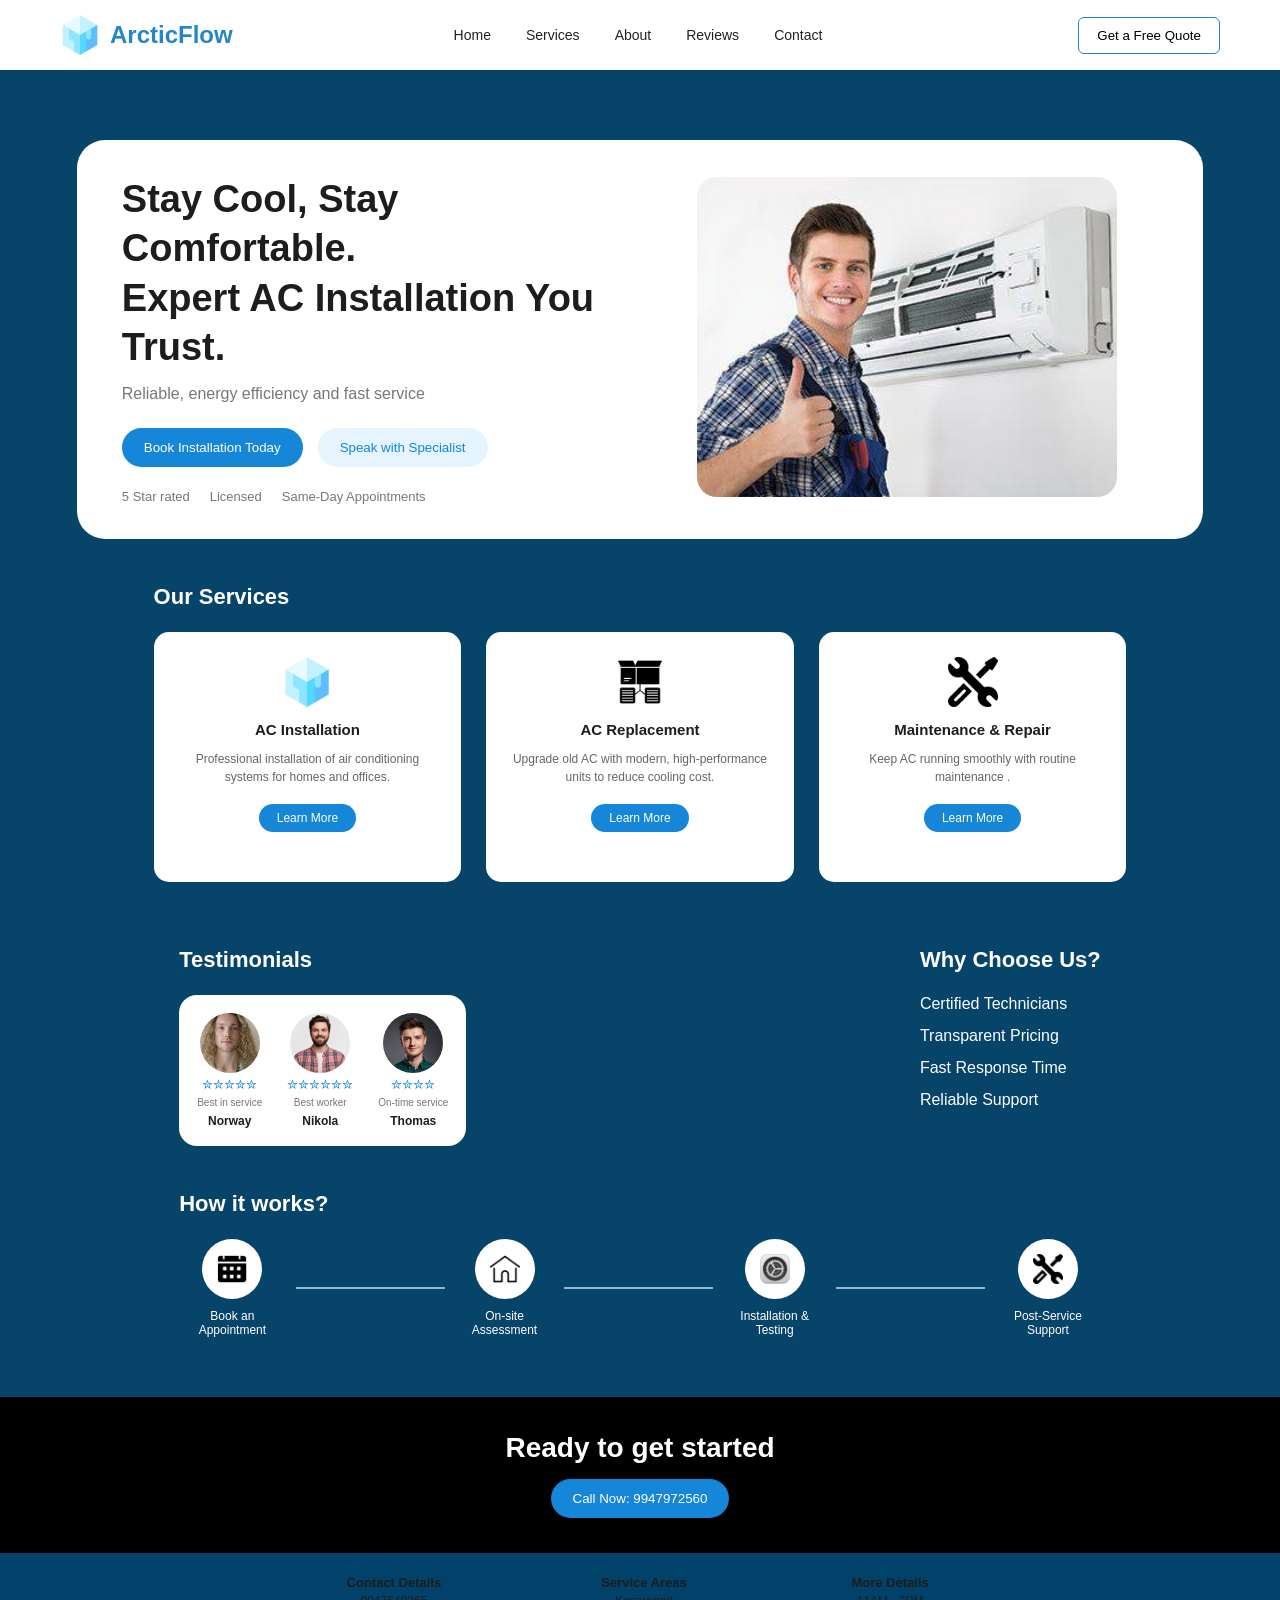
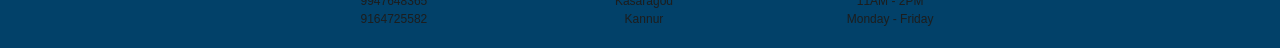
==== index.html @ 7a65a646 "Add files via upload" ====
<!DOCTYPE html>
<html lang="en">
<head>
  <meta charset="UTF-8" />
  <meta name="viewport" content="width=device-width, initial-scale=1.0" />
  <title>ArcticFlow</title>
  <link rel="stylesheet" href="style.css" />
</head>
<body>

  <!-- navbar -->
  <nav class="navbar">
    <div class="logo">
      <img src="./ice.png" alt="">
      ArcticFlow
    </div>

    <input type="checkbox" id="menu-toggle">

    <label for="menu-toggle" class="menu-btn">
      ☰
    </label>

    <ul class="nav-links">
      <li><a href="#home">Home</a></li>
      <li><a href="#Services">Services</a></li>
      <li><a href="#About">About</a></li>
      <li><a href="#Reviews">Reviews</a></li>
      <li><a href="#Contact">Contact</a></li>
      <li><button class="quote-btn mobile-quote">Get a Free Quote</button></li>
    </ul>

    <button class="quote-btn desktop-quote">Get a Free Quote</button>
  </nav>

  <section class="hero">
    <div class="hero-text">
      <h1>Stay Cool, Stay Comfortable.<br>Expert AC Installation You Trust.</h1>
      <p>Reliable, energy efficiency and fast service</p>

      <div class="hero-buttons">
        <button>Book Installation Today</button>
        <button class="light-btn">Speak with Specialist</button>
      </div>

      <div class="features">
        <span>5 Star rated</span>
        <span>Licensed </span>
        <span>Same-Day Appointments</span>
      </div>
    </div>

    <div class="hero-img">
      <img src="./ac.jpg" alt="AC technician">
    </div>
  </section>

  <section class="services">
    <h2>Our Services</h2>

    <div class="cards">
      <div class="card">
        <div class="icon">
          <img src="./ice.png" alt="">
        </div>
        <h3>AC Installation</h3>
        <p>Professional installation of  air conditioning systems for homes and offices.</p>
        <button>Learn More</button>
      </div>

      <div class="card">
        <div class="icon">
          <img src="./package.png" alt="">
        </div>
        <h3>AC Replacement</h3>
        <p>Upgrade  old AC with modern, high-performance units to reduce cooling cost.</p>
        <button>Learn More</button>
      </div>

      <div class="card">
        <div class="icon">
          <img src="./tools.png" alt="">
        </div>
        <h3>Maintenance & Repair</h3>
        <p>Keep  AC running smoothly with routine maintenance .</p>
        <button>Learn More</button>
      </div>
    </div>
  </section>

  <section class="middle">
    <div class="testimonials">
      <h2>Testimonials</h2>

      <div class="review-box">
        <div class="review">
          <img src="./human face1.jpg" alt="">
          <p>✮✮✮✮✮</p>
          <small>Best in service</small>
          <h4>Norway</h4>
        </div>

        <div class="review">
          <img src="./human face 2.jpg" alt="">
          <p>✮✮✮✮✮✮</p>
          <small>Best worker</small>
          <h4>Nikola</h4>
        </div>

        <div class="review">
          <img src="./guman face 3.jpg" alt="">
          <p>✮✮✮✮</p>
          <small>On-time service</small>
          <h4>Thomas</h4>
        </div>
      </div>
    </div>

    <div class="choose">
      <h2>Why Choose Us?</h2>
      <p>Certified Technicians</p>
      <p>Transparent Pricing</p>
      <p>Fast Response Time</p>
      <p>Reliable Support</p>
    </div>
  </section>

  <section class="process">
    <h2>How it works?</h2>

    <div class="steps">
      <div class="step">
        <div class="circle"><img src="./calendar.png" alt=""></div>
        <p>Book an Appointment</p>
      </div>

      <div class="line"></div>

      <div class="step">
        <div class="circle"><img src="./home.png" alt=""></div>
        <p>On-site Assessment</p>
      </div>

      <div class="line"></div>

      <div class="step">
        <div class="circle"><img src="./settings.png" alt=""></div>
        <p>Installation & Testing</p>
      </div>

      <div class="line"></div>

      <div class="step">
        <div class="circle"><img src="./tools.png" alt=""></div>
        <p>Post-Service Support</p>
      </div>
    </div>
  </section>

  <section class="cta">
    <h2>Ready to get started</h2>
    <button>Call Now: 9947972560</button>
  </section>

  <footer>
    <div>
      <h4>Contact Details</h4>
      <p>9947648365</p>
      <p>9164725582</p>
    </div>

    <div>
      <h4>Service Areas</h4>
      <p>Kasaragod</p>
      <p>Kannur</p>
    </div>

    <div>
      <h4>More Details</h4>
      <p>11AM - 2PM</p>
      <p>Monday - Friday</p>
    </div>
  </footer>

</body>
</html>
---- style.css ----
* {
  margin: 0;
  padding: 0;
  box-sizing: border-box;
  font-family: Arial, sans-serif;
}

body {
  background: #07446a;
  color: #1d1d1d;
}

/* Navbar */
.navbar {
  background: white;
  min-height: 70px;
  padding: 15px 60px;
  display: flex;
  align-items: center;
  justify-content: space-between;
  position: relative;
}

.logo {
  color: #2386c7;
  font-size: 24px;
  font-weight: bold;
  display: flex;
  align-items: center;
  gap: 10px;
}

.logo img {
  width: 40px;
  height: 40px;
  object-fit: contain;
}

.nav-links {
  list-style: none;
  display: flex;
  gap: 35px;
  align-items: center;
}

.nav-links a {
  text-decoration: none;
  color: #222;
  font-size: 14px;
}

.nav-links a:hover {
  color: #2386c7;
}

.quote-btn {
  background: white;
  border: 1px solid #2386c7;
  padding: 10px 18px;
  border-radius: 6px;
  cursor: pointer;
}

.mobile-quote {
  display: none;
}

#menu-toggle {
  display: none;
}

.menu-btn {
  display: none;
  font-size: 30px;
  color: #2386c7;
  cursor: pointer;
}

/* Hero */
.hero {
  width: 88%;
  margin: 70px auto 45px;
  background: white;
  border-radius: 28px;
  padding: 35px 45px;
  display: flex;
  align-items: center;
  justify-content: space-between;
  gap: 30px;
}

.hero-text {
  flex: 1;
}

.hero-text h1 {
  font-size: 38px;
  line-height: 1.3;
  margin-bottom: 12px;
}

.hero-text p {
  color: #777;
  font-size: 16px;
  margin-bottom: 25px;
}

.hero-buttons {
  display: flex;
  gap: 15px;
  margin-bottom: 22px;
  flex-wrap: wrap;
}

.hero-buttons button,
.card button,
.cta button {
  background: #1686d9;
  color: white;
  border: none;
  padding: 12px 22px;
  border-radius: 20px;
  cursor: pointer;
}

.light-btn {
  background: #e5f4ff !important;
  color: #1686d9 !important;
}

.features {
  display: flex;
  gap: 20px;
  color: #777;
  font-size: 13px;
  flex-wrap: wrap;
}

.hero-img {
  flex: 1;
  text-align: center;
}

.hero-img img {
  width: 100%;
  max-width: 420px;
  height: 320px;
  object-fit: cover;
  border-radius: 20px;
}

/* Services */
.services {
  width: 76%;
  margin: auto;
}

.services h2,
.middle h2,
.process h2 {
  font-size: 22px;
  margin-bottom: 22px;
  color: white;
}

.cards {
  display: flex;
  justify-content: space-between;
  gap: 25px;
}

.card {
  background: white;
  border-radius: 15px;
  width: 100%;
  min-height: 250px;
  padding: 25px 22px;
  text-align: center;
}

.icon img {
  width: 50px;
  height: 50px;
  object-fit: contain;
  margin-bottom: 10px;
}

.card h3 {
  font-size: 15px;
  margin-bottom: 12px;
}

.card p {
  font-size: 12px;
  color: #666;
  margin-bottom: 18px;
  line-height: 1.5;
}

.card button {
  padding: 7px 18px;
  font-size: 12px;
}

/* Middle */
.middle {
  width: 72%;
  margin: 65px auto 45px;
  display: flex;
  justify-content: space-between;
  gap: 70px;
}

.review-box {
  background: white;
  border-radius: 18px;
  padding: 18px;
  display: flex;
  gap: 25px;
  text-align: center;
}

.review img {
  width: 60px;
  height: 60px;
  border-radius: 50%;
  object-fit: cover;
}

.review p {
  color: #1686d9;
  font-size: 13px;
}

.review small {
  color: #777;
  font-size: 10px;
}

.review h4 {
  font-size: 12px;
  margin-top: 4px;
}

.choose {
  color: white;
}

.choose p {
  margin-bottom: 14px;
}

/* Process */
.process {
  width: 72%;
  margin: 40px auto 60px;
}

.steps {
  display: flex;
  align-items: center;
  justify-content: center;
}

.step {
  text-align: center;
  color: white;
}

.circle {
  background: white;
  width: 60px;
  height: 60px;
  margin: auto;
  border-radius: 50%;
  display: flex;
  align-items: center;
  justify-content: center;
}

.circle img {
  width: 30px;
  height: 30px;
  object-fit: contain;
}

.step p {
  margin-top: 10px;
  font-size: 12px;
}

.line {
  height: 2px;
  background: #8eb7d0;
  width: 160px;
  margin: 0 10px;
}

/* CTA */
.cta {
  background: #000000;
  color: white;
  text-align: center;
  padding: 35px 15px;
}

.cta h2 {
  font-size: 28px;
  margin-bottom: 15px;
}

/* Footer */
footer {
  display: flex;
  justify-content: center;
  gap: 160px;
  text-align: center;
  padding: 22px 20px;
  background: #024169;
}

footer h4 {
  font-size: 13px;
}

footer p {
  font-size: 12px;
  margin-top: 4px;
}

/* Tablet */
@media (max-width: 992px) {
  .navbar {
    padding: 15px 25px;
  }

  .nav-links {
    gap: 18px;
  }

  .hero {
    flex-direction: column;
    text-align: center;
  }

  .features,
  .hero-buttons {
    justify-content: center;
  }

  .cards,
  .middle {
    flex-direction: column;
  }

  .services,
  .middle,
  .process {
    width: 90%;
  }

  footer {
    gap: 50px;
  }
}

/* Mobile */
@media (max-width: 600px) {
  .navbar {
    padding: 15px 20px;
  }

  .menu-btn {
    display: block;
  }

  .desktop-quote {
    display: none;
  }

  .nav-links {
    position: absolute;
    top: 70px;
    left: 0;
    width: 100%;
    background: white;
    flex-direction: column;
    gap: 0;
    display: none;
    padding: 15px 0;
    box-shadow: 0 8px 15px rgba(0, 0, 0, 0.12);
    z-index: 10;
  }

  .nav-links li {
    width: 100%;
    text-align: center;
  }

  .nav-links a {
    display: block;
    padding: 13px 0;
    font-size: 15px;
  }

  .mobile-quote {
    display: inline-block;
    margin-top: 10px;
  }

  #menu-toggle:checked ~ .nav-links {
    display: flex;
  }

  .hero {
    width: 95%;
    padding: 25px 18px;
    margin-top: 35px;
  }

  .hero-text h1 {
    font-size: 28px;
  }

  .hero-img img {
    width: 100%;
    max-width: 320px;
    height: auto;
  }

  .review-box {
    flex-direction: column;
  }

  .steps {
    flex-direction: column;
    gap: 20px;
  }

  .line {
    width: 2px;
    height: 40px;
  }

  footer {
    flex-direction: column;
    gap: 20px;
  }
}
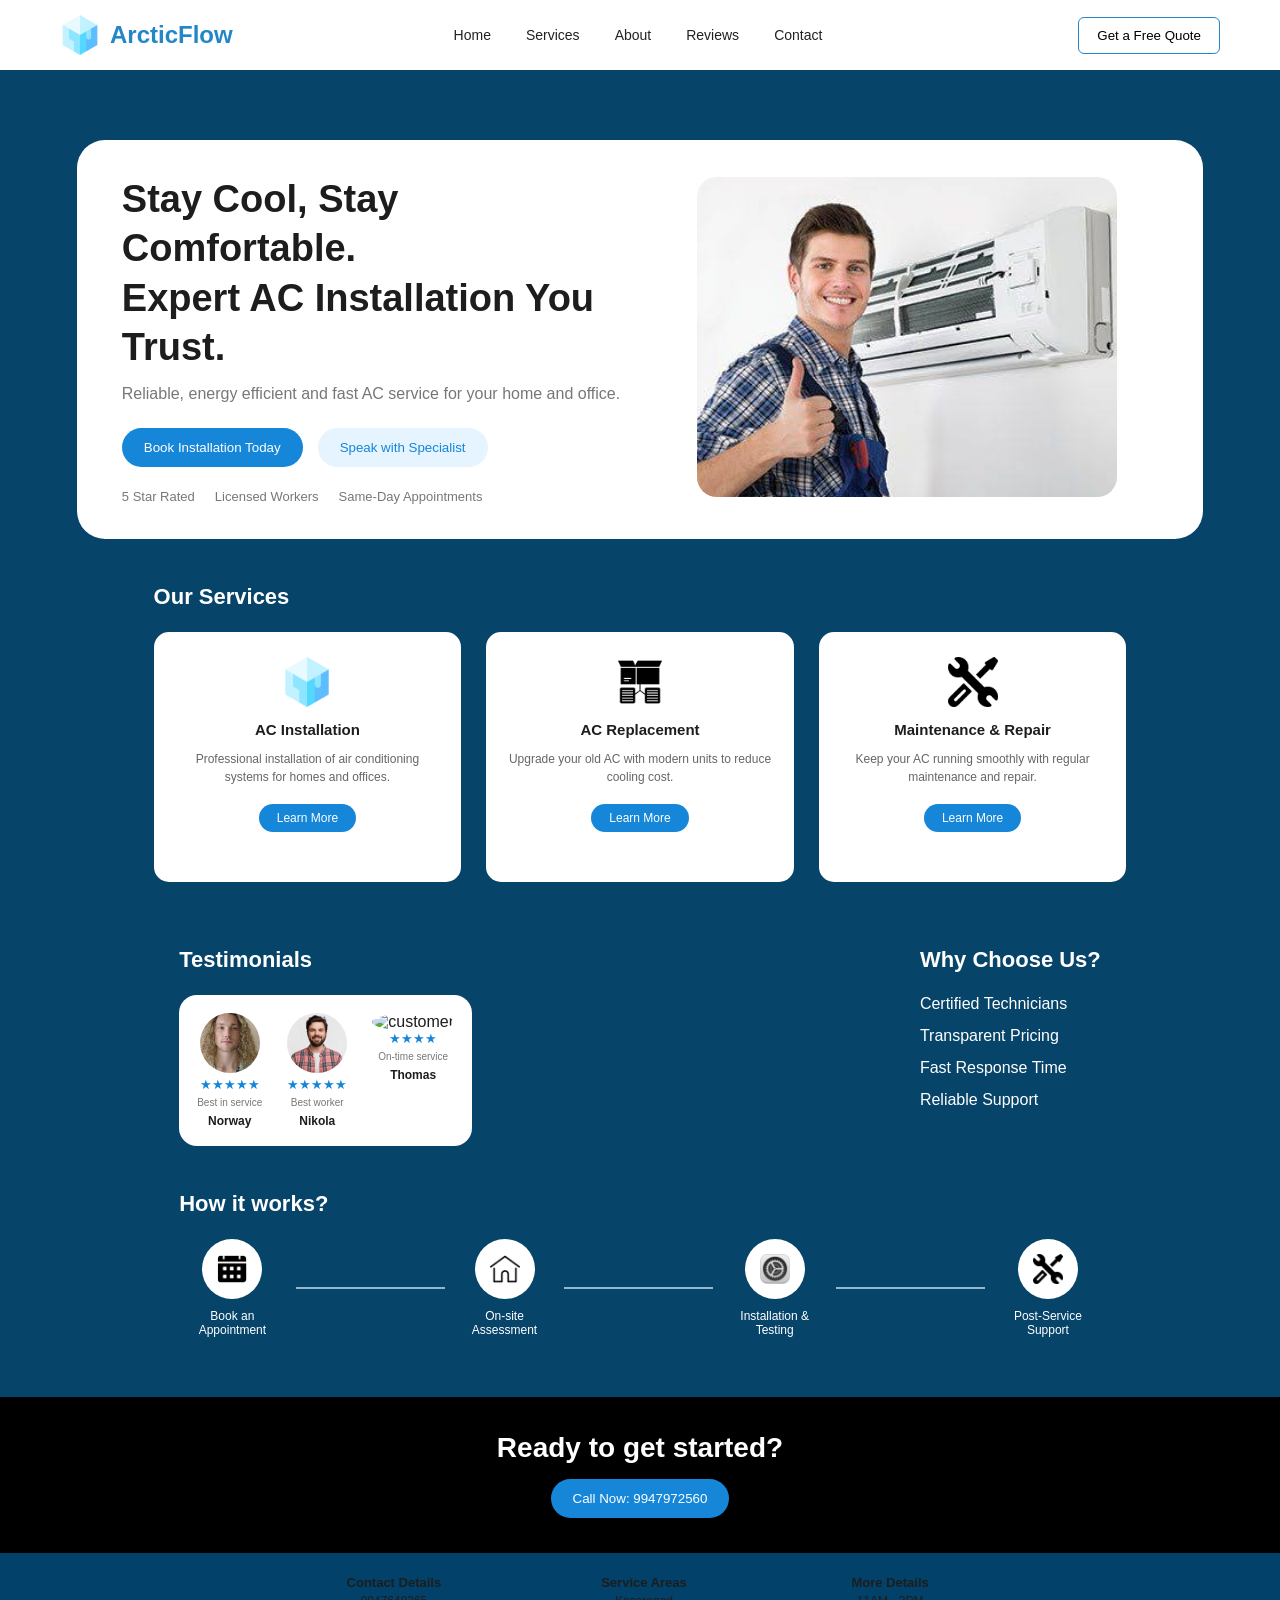
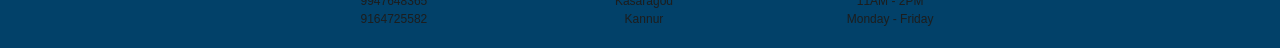
==== commit 9c7e1516: "Add files via upload" ====
--- a/index.html
+++ b/index.html
@@ -1,167 +1,180 @@
 <!DOCTYPE html>
 <html lang="en">
 <head>
-  <meta charset="UTF-8" />
-  <meta name="viewport" content="width=device-width, initial-scale=1.0" />
+  <meta charset="UTF-8">
+  <meta name="viewport" content="width=device-width, initial-scale=1.0">
   <title>ArcticFlow</title>
-  <link rel="stylesheet" href="style.css" />
+  <link rel="stylesheet" href="style.css">
 </head>
 <body>
 
   <!-- navbar -->
-  <nav class="navbar">
+  <nav class="navbar" id="home">
+
     <div class="logo">
-      <img src="./ice.png" alt="">
-      ArcticFlow
+      <img src="./ice.png" alt="logo">
+      <span>ArcticFlow</span>
     </div>
 
     <input type="checkbox" id="menu-toggle">
 
-    <label for="menu-toggle" class="menu-btn">
-      ☰
-    </label>
+    <label for="menu-toggle" class="menu-btn">☰</label>
 
     <ul class="nav-links">
       <li><a href="#home">Home</a></li>
-      <li><a href="#Services">Services</a></li>
-      <li><a href="#About">About</a></li>
-      <li><a href="#Reviews">Reviews</a></li>
-      <li><a href="#Contact">Contact</a></li>
+      <li><a href="#services">Services</a></li>
+      <li><a href="#about">About</a></li>
+      <li><a href="#reviews">Reviews</a></li>
+      <li><a href="#contact">Contact</a></li>
       <li><button class="quote-btn mobile-quote">Get a Free Quote</button></li>
     </ul>
 
     <button class="quote-btn desktop-quote">Get a Free Quote</button>
   </nav>
 
-  <section class="hero">
-    <div class="hero-text">
-      <h1>Stay Cool, Stay Comfortable.<br>Expert AC Installation You Trust.</h1>
-      <p>Reliable, energy efficiency and fast service</p>
+               <!-- hero section -->
+                          <section class="hero">
+                           <div class="hero-text">
+                           <h1>Stay Cool, Stay Comfortable.<br>Expert AC Installation You Trust.</h1>
+                           <p>Reliable, energy efficient and fast AC service for your home and office.</p>
 
       <div class="hero-buttons">
         <button>Book Installation Today</button>
         <button class="light-btn">Speak with Specialist</button>
       </div>
 
-      <div class="features">
-        <span>5 Star rated</span>
-        <span>Licensed </span>
-        <span>Same-Day Appointments</span>
-      </div>
-    </div>
+               <div class="features">
+             <span>5 Star Rated</span>
+             <span>Licensed Workers</span>
+             <span>Same-Day Appointments</span>
+               </div>
+             </div>
 
     <div class="hero-img">
       <img src="./ac.jpg" alt="AC technician">
     </div>
   </section>
 
-  <section class="services">
+  <!-- services -->
+  <section class="services" id="services">
     <h2>Our Services</h2>
 
     <div class="cards">
       <div class="card">
         <div class="icon">
-          <img src="./ice.png" alt="">
+          <img src="./ice.png" alt="AC icon">
         </div>
         <h3>AC Installation</h3>
-        <p>Professional installation of  air conditioning systems for homes and offices.</p>
+        <p>Professional installation of air conditioning systems for homes and offices.</p>
         <button>Learn More</button>
       </div>
 
       <div class="card">
         <div class="icon">
-          <img src="./package.png" alt="">
+          <img src="./package.png" alt="package icon">
         </div>
         <h3>AC Replacement</h3>
-        <p>Upgrade  old AC with modern, high-performance units to reduce cooling cost.</p>
+        <p>Upgrade your old AC with modern units to reduce cooling cost.</p>
         <button>Learn More</button>
       </div>
 
       <div class="card">
         <div class="icon">
-          <img src="./tools.png" alt="">
+          <img src="./tools.png" alt="tools icon">
         </div>
         <h3>Maintenance & Repair</h3>
-        <p>Keep  AC running smoothly with routine maintenance .</p>
+        <p>Keep your AC running smoothly with regular maintenance and repair.</p>
         <button>Learn More</button>
       </div>
     </div>
   </section>
 
-  <section class="middle">
-    <div class="testimonials">
+  <!-- about and reviews -->
+  <section class="middle" id="about">
+    <div class="testimonials" id="reviews">
       <h2>Testimonials</h2>
 
       <div class="review-box">
         <div class="review">
-          <img src="./human face1.jpg" alt="">
-          <p>✮✮✮✮✮</p>
+          <img src="./human face1.jpg" alt="customer">
+          <p>★★★★★</p>
           <small>Best in service</small>
           <h4>Norway</h4>
         </div>
 
         <div class="review">
-          <img src="./human face 2.jpg" alt="">
-          <p>✮✮✮✮✮✮</p>
+          <img src="./human face 2.jpg" alt="customer">
+          <p>★★★★★</p>
           <small>Best worker</small>
           <h4>Nikola</h4>
         </div>
 
         <div class="review">
-          <img src="./guman face 3.jpg" alt="">
-          <p>✮✮✮✮</p>
+          <img src="./human face 3.jpg" alt="customer">
+          <p>★★★★</p>
           <small>On-time service</small>
           <h4>Thomas</h4>
         </div>
       </div>
     </div>
 
-    <div class="choose">
-      <h2>Why Choose Us?</h2>
-      <p>Certified Technicians</p>
-      <p>Transparent Pricing</p>
-      <p>Fast Response Time</p>
-      <p>Reliable Support</p>
-    </div>
-  </section>
+                    <div class="choose">
+                       <h2>Why Choose Us?</h2>
+                            <p>Certified Technicians</p>
+                              <p>Transparent Pricing</p>
+                               <p>Fast Response Time</p>
+                                   <p>Reliable Support</p>
+                                      </div>
+   </section>
 
+  <!-- process -->
   <section class="process">
     <h2>How it works?</h2>
 
     <div class="steps">
       <div class="step">
-        <div class="circle"><img src="./calendar.png" alt=""></div>
+        <div class="circle">
+          <img src="./calendar.png" alt="calendar">
+        </div>
         <p>Book an Appointment</p>
       </div>
 
       <div class="line"></div>
 
       <div class="step">
-        <div class="circle"><img src="./home.png" alt=""></div>
+        <div class="circle">
+          <img src="./home.png" alt="home">
+        </div>
         <p>On-site Assessment</p>
       </div>
 
       <div class="line"></div>
 
       <div class="step">
-        <div class="circle"><img src="./settings.png" alt=""></div>
+        <div class="circle">
+          <img src="./settings.png" alt="settings">
+        </div>
         <p>Installation & Testing</p>
       </div>
 
       <div class="line"></div>
 
       <div class="step">
-        <div class="circle"><img src="./tools.png" alt=""></div>
+        <div class="circle">
+          <img src="./tools.png" alt="tools">
+        </div>
         <p>Post-Service Support</p>
       </div>
     </div>
   </section>
 
-  <section class="cta">
-    <h2>Ready to get started</h2>
+  <!-- call to action -->
+  <section class="cta" id="contact">
+    <h2>Ready to get started?</h2>
     <button>Call Now: 9947972560</button>
   </section>
 
+  <!-- footer -->
   <footer>
     <div>
       <h4>Contact Details</h4>
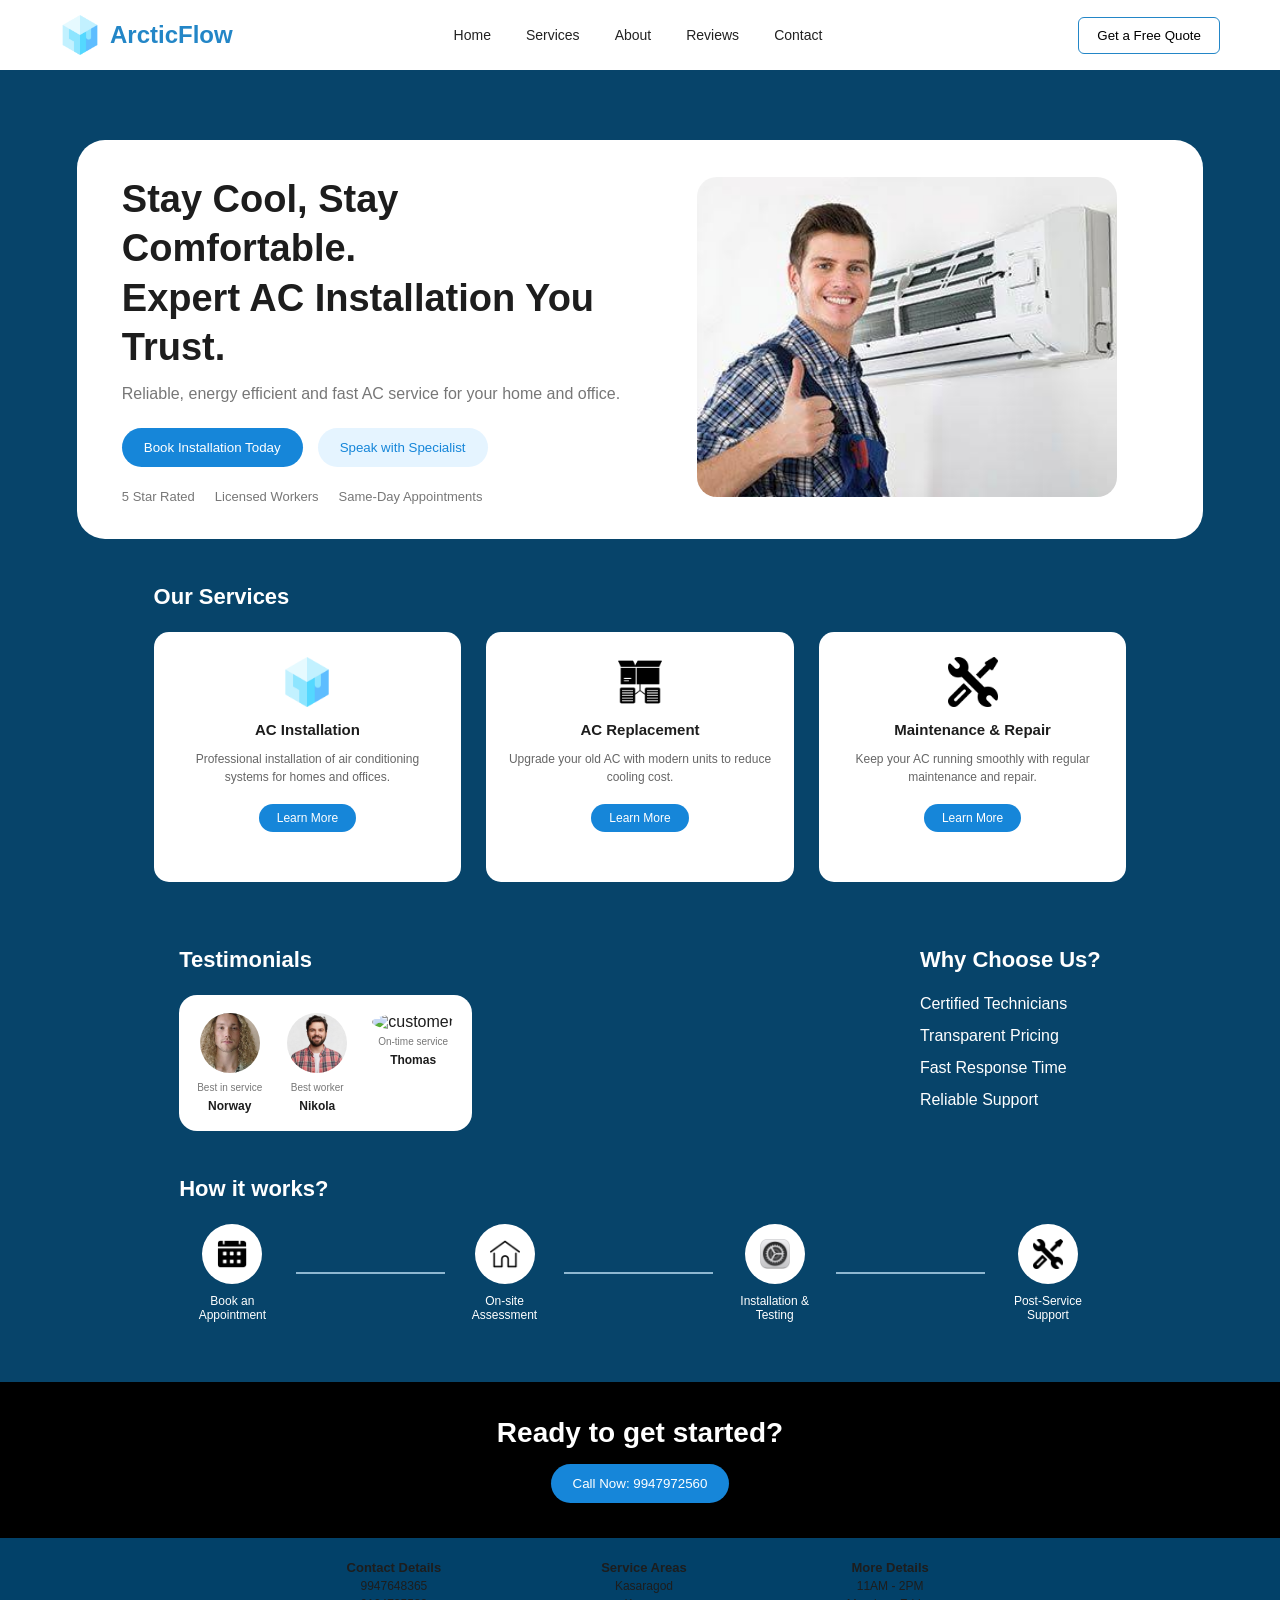
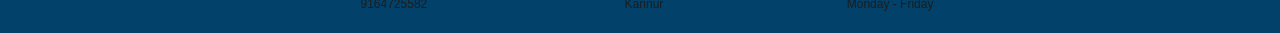
==== commit 0bc83535: "Add files via upload" ====
--- a/index.html
+++ b/index.html
@@ -97,21 +97,21 @@
       <div class="review-box">
         <div class="review">
           <img src="./human face1.jpg" alt="customer">
-          <p>★★★★★</p>
+          <p></p>
           <small>Best in service</small>
           <h4>Norway</h4>
         </div>
 
         <div class="review">
           <img src="./human face 2.jpg" alt="customer">
-          <p>★★★★★</p>
+          <p></p>
           <small>Best worker</small>
           <h4>Nikola</h4>
         </div>
 
         <div class="review">
           <img src="./human face 3.jpg" alt="customer">
-          <p>★★★★</p>
+          <p></p>
           <small>On-time service</small>
           <h4>Thomas</h4>
         </div>
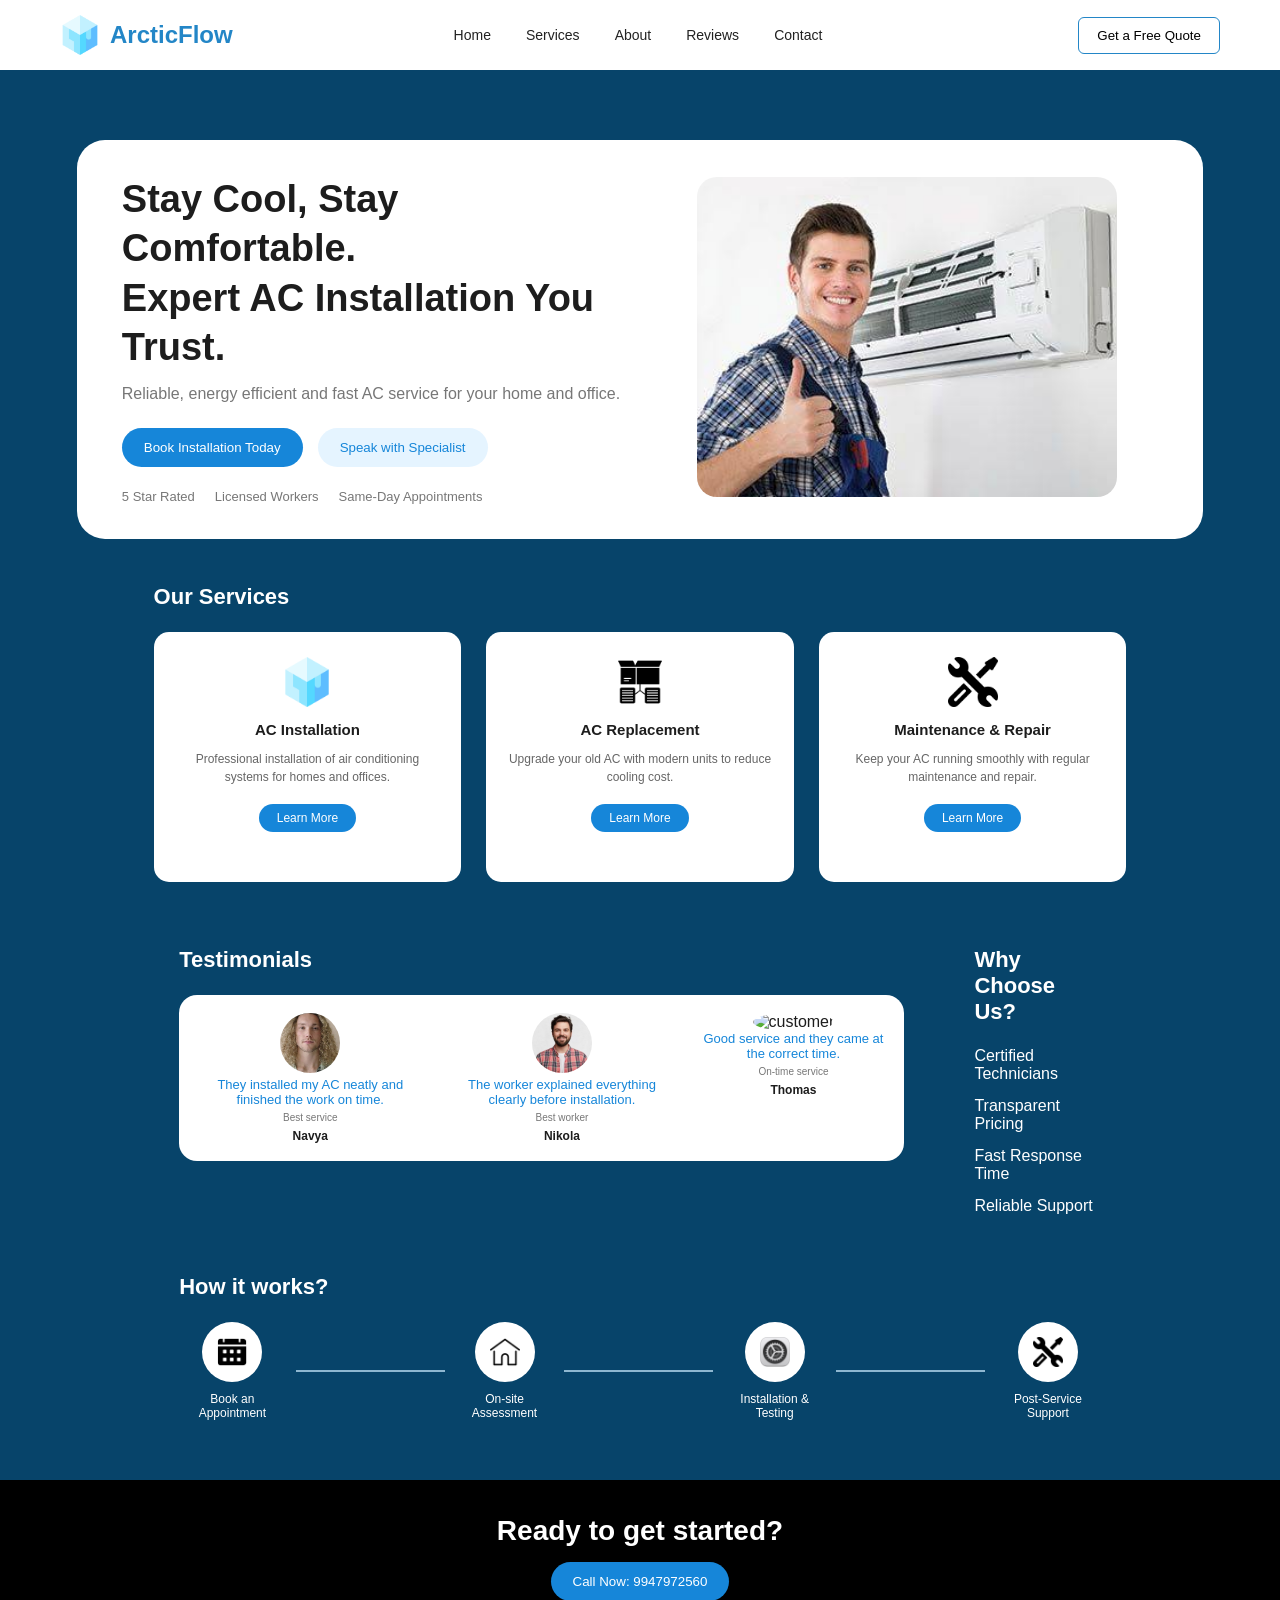
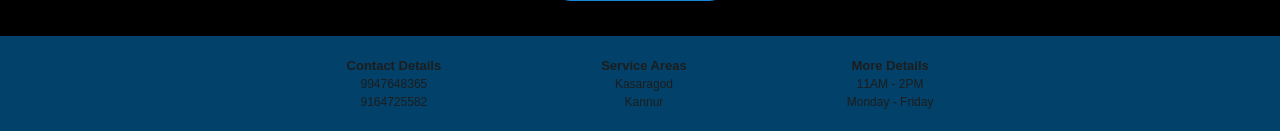
==== commit 9d8ddb70: "Add files via upload" ====
--- a/index.html
+++ b/index.html
@@ -5,57 +5,56 @@
   <meta name="viewport" content="width=device-width, initial-scale=1.0">
   <title>ArcticFlow</title>
   <link rel="stylesheet" href="style.css">
+  <link rel="stylesheet" href="https://cdnjs.cloudflare.com/ajax/libs/font-awesome/6.7.2/css/all.min.css">
 </head>
 <body>
 
-  <!-- navbar -->
   <nav class="navbar" id="home">
-
     <div class="logo">
       <img src="./ice.png" alt="logo">
       <span>ArcticFlow</span>
     </div>
 
-    <input type="checkbox" id="menu-toggle">
+    <input type="checkbox" id="menutoggle">
 
-    <label for="menu-toggle" class="menu-btn">☰</label>
+    <label for="menutoggle" class="menubtn">
+  <i class="fa-solid fa-bars"></i>
+</label>
 
-    <ul class="nav-links">
+    <ul class="navlinks">
       <li><a href="#home">Home</a></li>
       <li><a href="#services">Services</a></li>
       <li><a href="#about">About</a></li>
       <li><a href="#reviews">Reviews</a></li>
       <li><a href="#contact">Contact</a></li>
-      <li><button class="quote-btn mobile-quote">Get a Free Quote</button></li>
+      <li><button class="quotebtn mobilequote">Get a Free Quote</button></li>
     </ul>
 
-    <button class="quote-btn desktop-quote">Get a Free Quote</button>
+    <button class="quotebtn desktopquote">Get a Free Quote</button>
   </nav>
 
-               <!-- hero section -->
-                          <section class="hero">
-                           <div class="hero-text">
-                           <h1>Stay Cool, Stay Comfortable.<br>Expert AC Installation You Trust.</h1>
-                           <p>Reliable, energy efficient and fast AC service for your home and office.</p>
+  <section class="hero">
+    <div class="herotext">
+      <h1>Stay Cool, Stay Comfortable.<br>Expert AC Installation You Trust.</h1>
+      <p>Reliable, energy efficient and fast AC service for your home and office.</p>
 
-      <div class="hero-buttons">
+      <div class="herobuttons">
         <button>Book Installation Today</button>
-        <button class="light-btn">Speak with Specialist</button>
+        <button class="lightbtn">Speak with Specialist</button>
       </div>
 
-               <div class="features">
-             <span>5 Star Rated</span>
-             <span>Licensed Workers</span>
-             <span>Same-Day Appointments</span>
-               </div>
-             </div>
+      <div class="features">
+        <span>5 Star Rated</span>
+        <span>Licensed Workers</span>
+        <span>Same-Day Appointments</span>
+      </div>
+    </div>
 
-    <div class="hero-img">
+    <div class="heroimg">
       <img src="./ac.jpg" alt="AC technician">
     </div>
   </section>
 
-  <!-- services -->
   <section class="services" id="services">
     <h2>Our Services</h2>
 
@@ -89,45 +88,43 @@
     </div>
   </section>
 
-  <!-- about and reviews -->
   <section class="middle" id="about">
     <div class="testimonials" id="reviews">
       <h2>Testimonials</h2>
 
-      <div class="review-box">
+      <div class="reviewbox">
         <div class="review">
           <img src="./human face1.jpg" alt="customer">
-          <p></p>
-          <small>Best in service</small>
-          <h4>Norway</h4>
+          <p>They installed my AC neatly and finished the work on time.</p>
+          <small>Best service</small>
+          <h4>Navya</h4>
         </div>
 
         <div class="review">
           <img src="./human face 2.jpg" alt="customer">
-          <p></p>
+          <p>The worker explained everything clearly before installation.</p>
           <small>Best worker</small>
           <h4>Nikola</h4>
         </div>
 
         <div class="review">
           <img src="./human face 3.jpg" alt="customer">
-          <p></p>
+          <p>Good service and they came at the correct time.</p>
           <small>On-time service</small>
           <h4>Thomas</h4>
         </div>
       </div>
     </div>
 
-                    <div class="choose">
-                       <h2>Why Choose Us?</h2>
-                            <p>Certified Technicians</p>
-                              <p>Transparent Pricing</p>
-                               <p>Fast Response Time</p>
-                                   <p>Reliable Support</p>
-                                      </div>
-   </section>
+    <div class="choose">
+      <h2>Why Choose Us?</h2>
+      <p>Certified Technicians</p>
+      <p>Transparent Pricing</p>
+      <p>Fast Response Time</p>
+      <p>Reliable Support</p>
+    </div>
+  </section>
 
-  <!-- process -->
   <section class="process">
     <h2>How it works?</h2>
 
@@ -168,13 +165,11 @@
     </div>
   </section>
 
-  <!-- call to action -->
   <section class="cta" id="contact">
     <h2>Ready to get started?</h2>
     <button>Call Now: 9947972560</button>
   </section>
 
-  <!-- footer -->
   <footer>
     <div>
       <h4>Contact Details</h4>
--- a/style.css
+++ b/style.css
@@ -1,18 +1,17 @@
-* {
+*{
   margin: 0;
   padding: 0;
   box-sizing: border-box;
   font-family: Arial, sans-serif;
 }
 
-body {
-  background: #07446a;
+body{
+  background-color: #07446a;
   color: #1d1d1d;
 }
 
-/* Navbar */
-.navbar {
-  background: white;
+.navbar{
+  background-color: white;
   min-height: 70px;
   padding: 15px 60px;
   display: flex;
@@ -21,7 +20,7 @@
   position: relative;
 }
 
-.logo {
+.logo{
   color: #2386c7;
   font-size: 24px;
   font-weight: bold;
@@ -30,57 +29,56 @@
   gap: 10px;
 }
 
-.logo img {
+.logo img{
   width: 40px;
   height: 40px;
   object-fit: contain;
 }
 
-.nav-links {
+.navlinks{
   list-style: none;
   display: flex;
+  align-items: center;
   gap: 35px;
-  align-items: center;
-}
-
-.nav-links a {
+}
+
+.navlinks a{
+  color: #222;
   text-decoration: none;
-  color: #222;
   font-size: 14px;
 }
 
-.nav-links a:hover {
+.navlinks a:hover{
   color: #2386c7;
 }
 
-.quote-btn {
-  background: white;
+.quotebtn{
+  background-color: white;
   border: 1px solid #2386c7;
   padding: 10px 18px;
   border-radius: 6px;
   cursor: pointer;
 }
 
-.mobile-quote {
+.mobilequote{
   display: none;
 }
 
-#menu-toggle {
+#menutoggle{
   display: none;
 }
 
-.menu-btn {
+.menubtn{
   display: none;
   font-size: 30px;
   color: #2386c7;
   cursor: pointer;
 }
 
-/* Hero */
-.hero {
+.hero{
   width: 88%;
   margin: 70px auto 45px;
-  background: white;
+  background-color: white;
   border-radius: 28px;
   padding: 35px 45px;
   display: flex;
@@ -89,33 +87,33 @@
   gap: 30px;
 }
 
-.hero-text {
+.herotext{
   flex: 1;
 }
 
-.hero-text h1 {
+.herotext h1{
   font-size: 38px;
   line-height: 1.3;
   margin-bottom: 12px;
 }
 
-.hero-text p {
+.herotext p{
   color: #777;
   font-size: 16px;
   margin-bottom: 25px;
 }
 
-.hero-buttons {
+.herobuttons{
   display: flex;
   gap: 15px;
   margin-bottom: 22px;
   flex-wrap: wrap;
 }
 
-.hero-buttons button,
+.herobuttons button,
 .card button,
-.cta button {
-  background: #1686d9;
+.cta button{
+  background-color: #1686d9;
   color: white;
   border: none;
   padding: 12px 22px;
@@ -123,12 +121,12 @@
   cursor: pointer;
 }
 
-.light-btn {
-  background: #e5f4ff !important;
+.lightbtn{
+  background-color: #e5f4ff !important;
   color: #1686d9 !important;
 }
 
-.features {
+.features{
   display: flex;
   gap: 20px;
   color: #777;
@@ -136,12 +134,12 @@
   flex-wrap: wrap;
 }
 
-.hero-img {
+.heroimg{
   flex: 1;
   text-align: center;
 }
 
-.hero-img img {
+.heroimg img{
   width: 100%;
   max-width: 420px;
   height: 320px;
@@ -149,28 +147,27 @@
   border-radius: 20px;
 }
 
-/* Services */
-.services {
+.services{
   width: 76%;
   margin: auto;
 }
 
 .services h2,
 .middle h2,
-.process h2 {
+.process h2{
   font-size: 22px;
   margin-bottom: 22px;
   color: white;
 }
 
-.cards {
+.cards{
   display: flex;
   justify-content: space-between;
   gap: 25px;
 }
 
-.card {
-  background: white;
+.card{
+  background-color: white;
   border-radius: 15px;
   width: 100%;
   min-height: 250px;
@@ -178,32 +175,31 @@
   text-align: center;
 }
 
-.icon img {
+.icon img{
   width: 50px;
   height: 50px;
   object-fit: contain;
   margin-bottom: 10px;
 }
 
-.card h3 {
+.card h3{
   font-size: 15px;
   margin-bottom: 12px;
 }
 
-.card p {
+.card p{
   font-size: 12px;
   color: #666;
   margin-bottom: 18px;
   line-height: 1.5;
 }
 
-.card button {
+.card button{
   padding: 7px 18px;
   font-size: 12px;
 }
 
-/* Middle */
-.middle {
+.middle{
   width: 72%;
   margin: 65px auto 45px;
   display: flex;
@@ -211,8 +207,8 @@
   gap: 70px;
 }
 
-.review-box {
-  background: white;
+.reviewbox{
+  background-color: white;
   border-radius: 18px;
   padding: 18px;
   display: flex;
@@ -220,55 +216,54 @@
   text-align: center;
 }
 
-.review img {
+.review img{
   width: 60px;
   height: 60px;
   border-radius: 50%;
   object-fit: cover;
 }
 
-.review p {
+.review p{
   color: #1686d9;
   font-size: 13px;
 }
 
-.review small {
+.review small{
   color: #777;
   font-size: 10px;
 }
 
-.review h4 {
+.review h4{
   font-size: 12px;
   margin-top: 4px;
 }
 
-.choose {
+.choose{
   color: white;
 }
 
-.choose p {
+.choose p{
   margin-bottom: 14px;
 }
 
-/* Process */
-.process {
+.process{
   width: 72%;
   margin: 40px auto 60px;
 }
 
-.steps {
+.steps{
   display: flex;
   align-items: center;
   justify-content: center;
 }
 
-.step {
+.step{
   text-align: center;
   color: white;
 }
 
-.circle {
-  background: white;
+.circle{
+  background-color: white;
   width: 60px;
   height: 60px;
   margin: auto;
@@ -278,171 +273,172 @@
   justify-content: center;
 }
 
-.circle img {
+.circle img{
   width: 30px;
   height: 30px;
   object-fit: contain;
 }
 
-.step p {
+.step p{
   margin-top: 10px;
   font-size: 12px;
 }
 
-.line {
+.line{
   height: 2px;
-  background: #8eb7d0;
+  background-color: #8eb7d0;
   width: 160px;
   margin: 0 10px;
 }
 
-/* CTA */
-.cta {
-  background: #000000;
+.cta{
+  background-color: #000;
   color: white;
   text-align: center;
   padding: 35px 15px;
 }
 
-.cta h2 {
+.cta h2{
   font-size: 28px;
   margin-bottom: 15px;
 }
 
-/* Footer */
-footer {
+footer{
   display: flex;
   justify-content: center;
   gap: 160px;
   text-align: center;
   padding: 22px 20px;
-  background: #024169;
-}
-
-footer h4 {
+  background-color: #024169;
+}
+
+footer h4{
   font-size: 13px;
 }
 
-footer p {
+footer p{
   font-size: 12px;
   margin-top: 4px;
 }
 
-/* Tablet */
-@media (max-width: 992px) {
-  .navbar {
+/* old test */
+/* .heroimg img{
+  borde-radius: 20px;
+} */
+
+@media(max-width: 992px){
+  .navbar{
     padding: 15px 25px;
   }
 
-  .nav-links {
+  .navlinks{
     gap: 18px;
   }
 
-  .hero {
+  .hero{
     flex-direction: column;
     text-align: center;
   }
 
   .features,
-  .hero-buttons {
+  .herobuttons{
     justify-content: center;
   }
 
   .cards,
-  .middle {
+  .middle{
     flex-direction: column;
   }
 
   .services,
   .middle,
-  .process {
+  .process{
     width: 90%;
   }
 
-  footer {
+  footer{
     gap: 50px;
   }
 }
 
-/* Mobile */
-@media (max-width: 600px) {
-  .navbar {
+@media(max-width: 600px){
+  .navbar{
     padding: 15px 20px;
   }
 
-  .menu-btn {
+  .menubtn{
     display: block;
   }
 
-  .desktop-quote {
+  .desktopquote{
     display: none;
   }
 
-  .nav-links {
+  .navlinks{
     position: absolute;
     top: 70px;
     left: 0;
     width: 100%;
-    background: white;
+    background-color: white;
     flex-direction: column;
     gap: 0;
     display: none;
     padding: 15px 0;
-    box-shadow: 0 8px 15px rgba(0, 0, 0, 0.12);
+    box-shadow: 0 8px 15px rgba(0,0,0,0.12);
     z-index: 10;
   }
 
-  .nav-links li {
+  .navlinks li{
     width: 100%;
     text-align: center;
   }
 
-  .nav-links a {
+  .navlinks a{
     display: block;
     padding: 13px 0;
     font-size: 15px;
   }
 
-  .mobile-quote {
+  .mobilequote{
     display: inline-block;
     margin-top: 10px;
   }
 
-  #menu-toggle:checked ~ .nav-links {
+  #menutoggle:checked ~ .navlinks{
     display: flex;
   }
 
-  .hero {
+  .hero{
     width: 95%;
     padding: 25px 18px;
     margin-top: 35px;
   }
 
-  .hero-text h1 {
+  .herotext h1{
     font-size: 28px;
   }
 
-  .hero-img img {
+  .heroimg img{
     width: 100%;
     max-width: 320px;
     height: auto;
   }
 
-  .review-box {
-    flex-direction: column;
-  }
-
-  .steps {
+  .reviewbox{
+    flex-direction: column;
+  }
+
+  .steps{
     flex-direction: column;
     gap: 20px;
   }
 
-  .line {
+  .line{
     width: 2px;
     height: 40px;
   }
 
-  footer {
+  footer{
     flex-direction: column;
     gap: 20px;
   }
